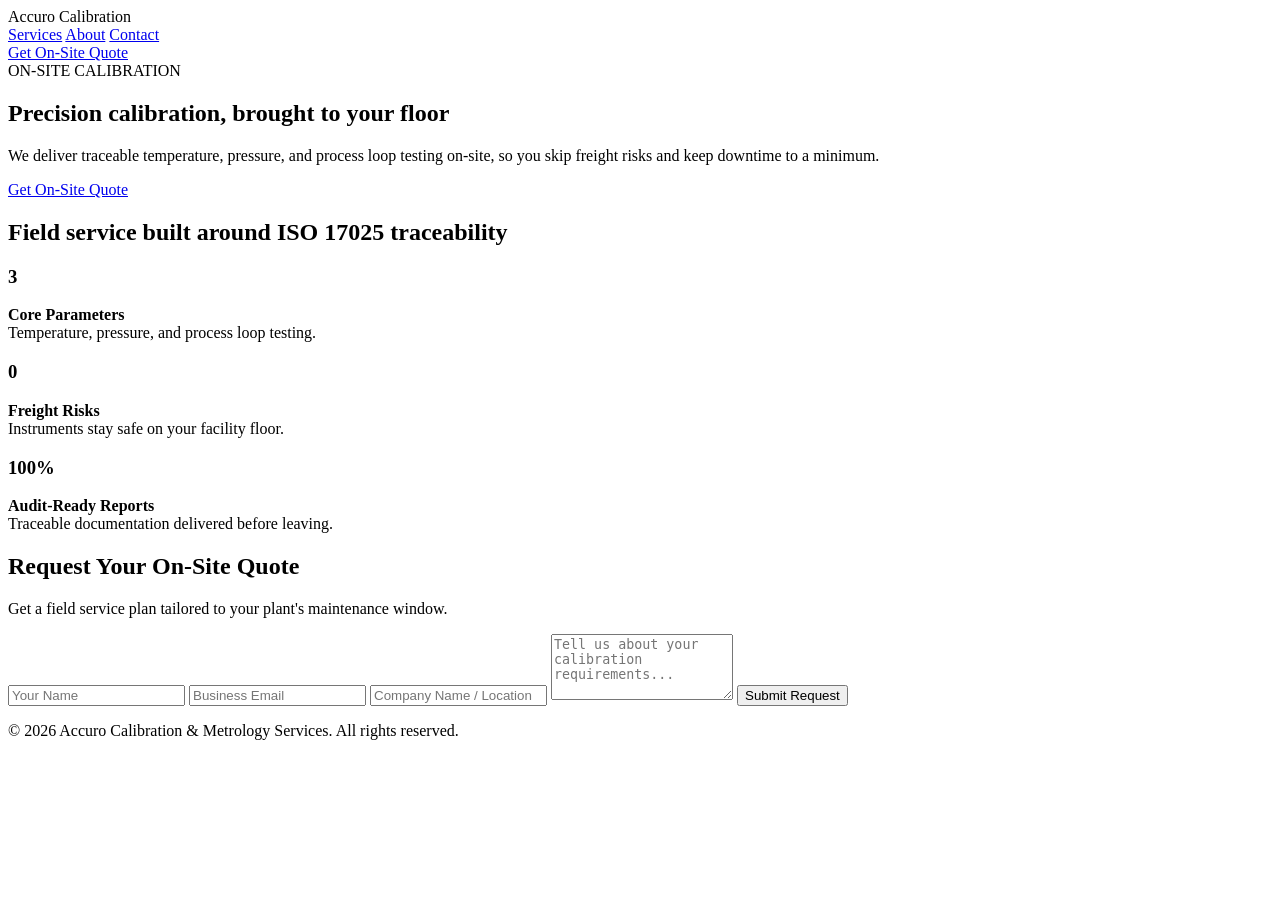
==== index.html @ f49b0708 "Rename index.html.txt to index.html" ====
<!DOCTYPE html>
<html lang="en">
<head>
  <meta charset="UTF-8">
  <meta name="viewport" content="width=device-width, initial-scale=1.0">
  <title>Accuro Calibration & Metrology Services</title>
  <link rel="stylesheet" href="style.css">
</head>
<body>

  <!-- Navigation Bar -->
  <header class="navbar">
    <div class="logo">Accuro Calibration</div>
    <nav>
      <a href="#services">Services</a>
      <a href="#about">About</a>
      <a href="#contact">Contact</a>
    </nav>
    <a href="#contact" class="btn-primary">Get On-Site Quote</a>
  </header>

  <!-- Hero Section -->
  <section class="hero">
    <div class="hero-text">
      <span class="badge">ON-SITE CALIBRATION</span>
      <h1>Precision calibration, brought to your floor</h1>
      <p>We deliver traceable temperature, pressure, and process loop testing on-site, so you skip freight risks and keep downtime to a minimum.</p>
      <a href="#contact" class="btn-primary">Get On-Site Quote</a>
    </div>
  </section>

  <!-- Key Features / Services -->
  <section id="services" class="services">
    <h2>Field service built around ISO 17025 traceability</h2>
    <div class="metrics">
      <div class="metric-card">
        <h3>3</h3>
        <p><strong>Core Parameters</strong><br>Temperature, pressure, and process loop testing.</p>
      </div>
      <div class="metric-card">
        <h3>0</h3>
        <p><strong>Freight Risks</strong><br>Instruments stay safe on your facility floor.</p>
      </div>
      <div class="metric-card">
        <h3>100%</h3>
        <p><strong>Audit-Ready Reports</strong><br>Traceable documentation delivered before leaving.</p>
      </div>
    </div>
  </section>

  <!-- Contact Section -->
  <section id="contact" class="contact">
    <h2>Request Your On-Site Quote</h2>
    <p>Get a field service plan tailored to your plant's maintenance window.</p>
    <form class="contact-form">
      <input type="text" placeholder="Your Name" required>
      <input type="email" placeholder="Business Email" required>
      <input type="text" placeholder="Company Name / Location" required>
      <textarea placeholder="Tell us about your calibration requirements..." rows="4"></textarea>
      <button type="submit" class="btn-primary">Submit Request</button>
    </form>
  </section>

  <!-- Footer -->
  <footer>
    <p>© 2026 Accuro Calibration & Metrology Services. All rights reserved.</p>
  </footer>

</body>
</html>
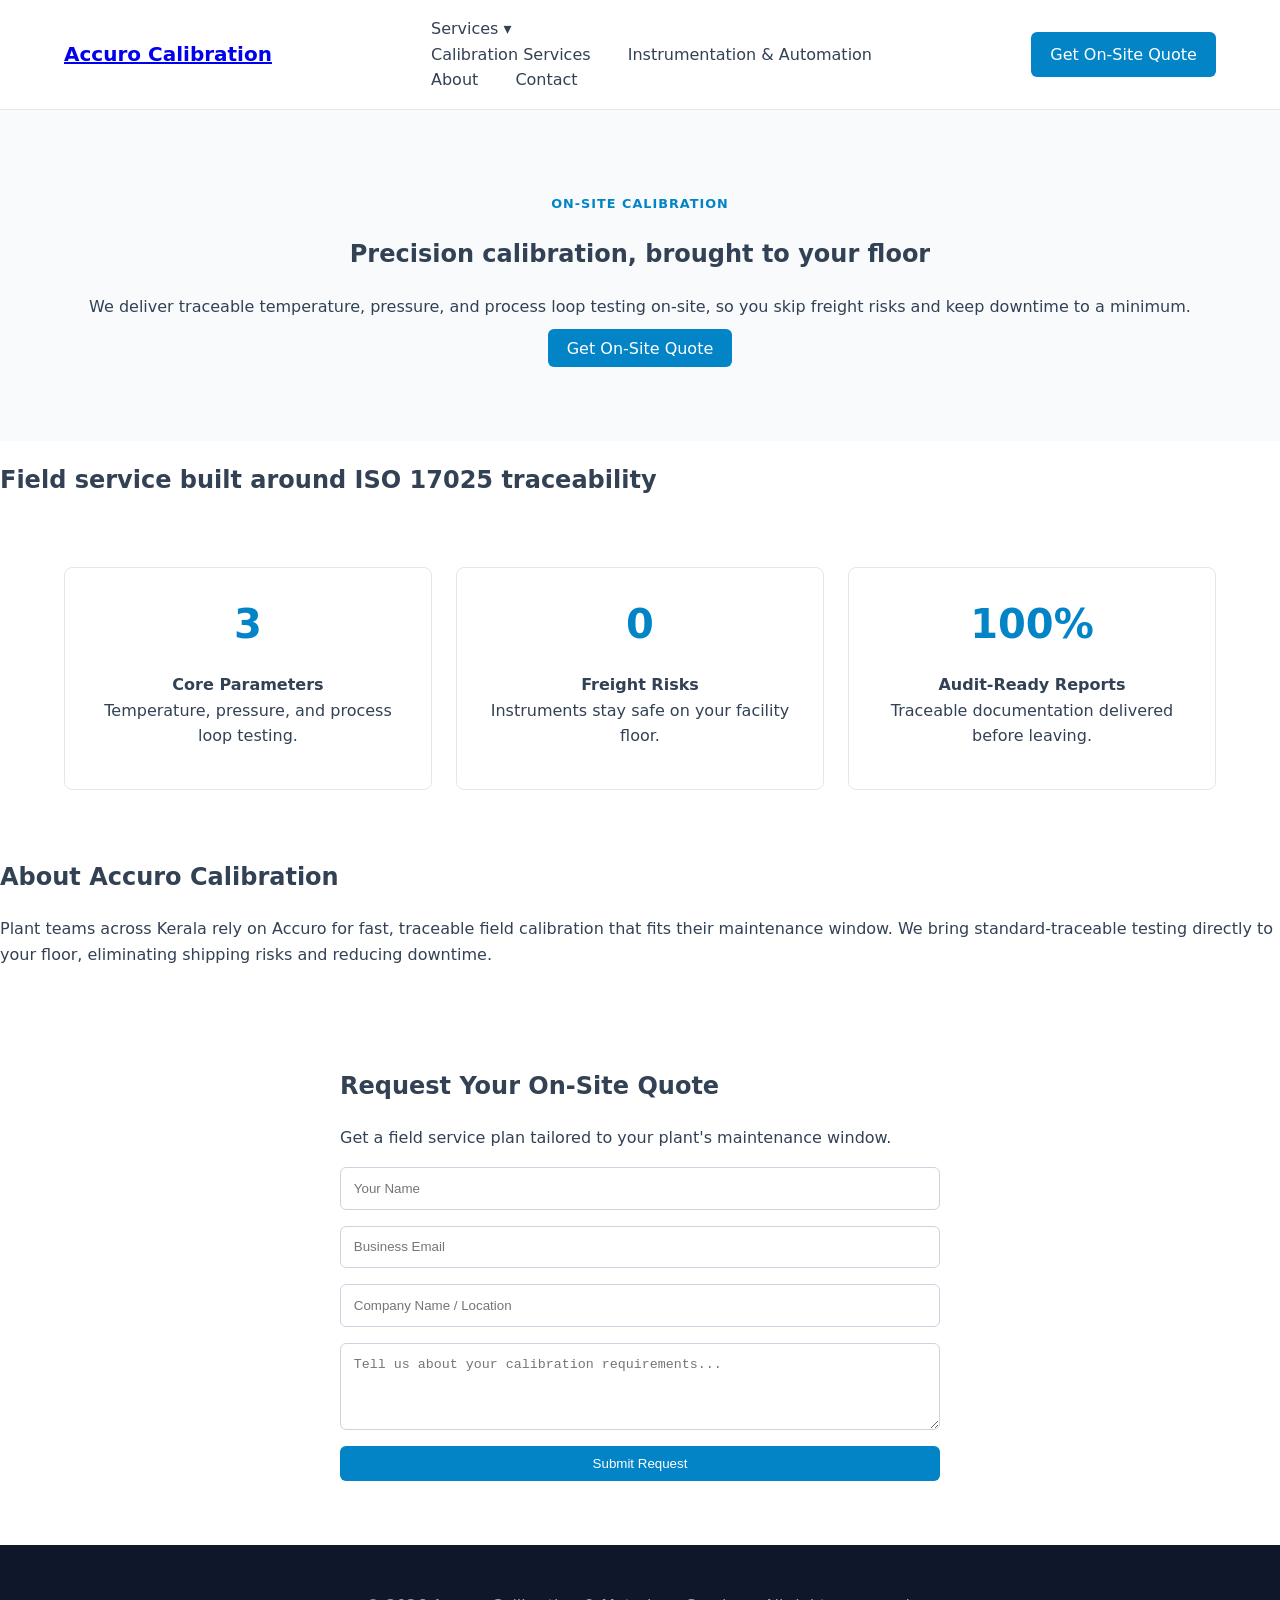
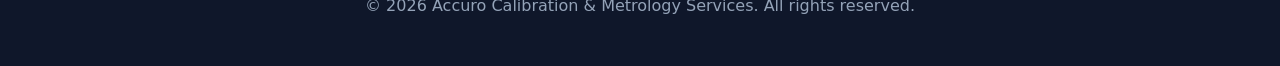
==== commit 3bb996bd: "Update index.html" ====
--- a/index.html
+++ b/index.html
@@ -10,9 +10,18 @@
 
   <!-- Navigation Bar -->
   <header class="navbar">
-    <div class="logo">Accuro Calibration</div>
+    <div class="logo">
+      <a href="index.html">Accuro Calibration</a>
+    </div>
     <nav>
-      <a href="#services">Services</a>
+      <!-- Dropdown Menu for Services -->
+      <div class="dropdown">
+        <a href="#services" class="dropbtn">Services ▾</a>
+        <div class="dropdown-content">
+          <a href="calibration.html">Calibration Services</a>
+          <a href="automation.html">Instrumentation & Automation</a>
+        </div>
+      </div>
       <a href="#about">About</a>
       <a href="#contact">Contact</a>
     </nav>
@@ -48,6 +57,12 @@
     </div>
   </section>
 
+  <!-- About Section -->
+  <section id="about" class="about">
+    <h2>About Accuro Calibration</h2>
+    <p>Plant teams across Kerala rely on Accuro for fast, traceable field calibration that fits their maintenance window. We bring standard-traceable testing directly to your floor, eliminating shipping risks and reducing downtime.</p>
+  </section>
+
   <!-- Contact Section -->
   <section id="contact" class="contact">
     <h2>Request Your On-Site Quote</h2>
--- a/style.css
+++ b/style.css
@@ -0,0 +1,104 @@
+:root {
+  --primary: #0f172a;
+  --accent: #0284c7;
+  --bg-light: #f8fafc;
+  --text: #334155;
+}
+
+body {
+  font-family: system-ui, -apple-system, sans-serif;
+  margin: 0;
+  color: var(--text);
+  line-height: 1.6;
+}
+
+.navbar {
+  display: flex;
+  justify-content: space-between;
+  align-items: center;
+  padding: 1rem 5%;
+  background: #ffffff;
+  border-bottom: 1px solid #e2e8f0;
+}
+
+.logo {
+  font-weight: 700;
+  font-size: 1.25rem;
+  color: var(--primary);
+}
+
+nav a {
+  margin: 0 1rem;
+  text-decoration: none;
+  color: var(--text);
+}
+
+.btn-primary {
+  background: var(--accent);
+  color: white;
+  padding: 0.6rem 1.2rem;
+  border-radius: 6px;
+  text-decoration: none;
+  border: none;
+  cursor: pointer;
+}
+
+.hero {
+  padding: 5rem 5%;
+  background: var(--bg-light);
+  text-align: center;
+}
+
+.badge {
+  font-size: 0.8rem;
+  font-weight: 600;
+  letter-spacing: 1px;
+  color: var(--accent);
+}
+
+.metrics {
+  display: flex;
+  justify-content: space-around;
+  padding: 3rem 5%;
+  gap: 1.5rem;
+}
+
+.metric-card {
+  background: #ffffff;
+  padding: 1.5rem;
+  border-radius: 8px;
+  border: 1px solid #e2e8f0;
+  flex: 1;
+  text-align: center;
+}
+
+.metric-card h3 {
+  font-size: 2.5rem;
+  margin: 0;
+  color: var(--accent);
+}
+
+.contact {
+  padding: 4rem 5%;
+  max-width: 600px;
+  margin: 0 auto;
+}
+
+.contact-form {
+  display: flex;
+  flex-direction: column;
+  gap: 1rem;
+}
+
+.contact-form input, .contact-form textarea {
+  padding: 0.8rem;
+  border: 1px solid #cbd5e1;
+  border-radius: 6px;
+}
+
+footer {
+  text-align: center;
+  padding: 2rem;
+  background: var(--primary);
+  color: #94a3b8;
+}
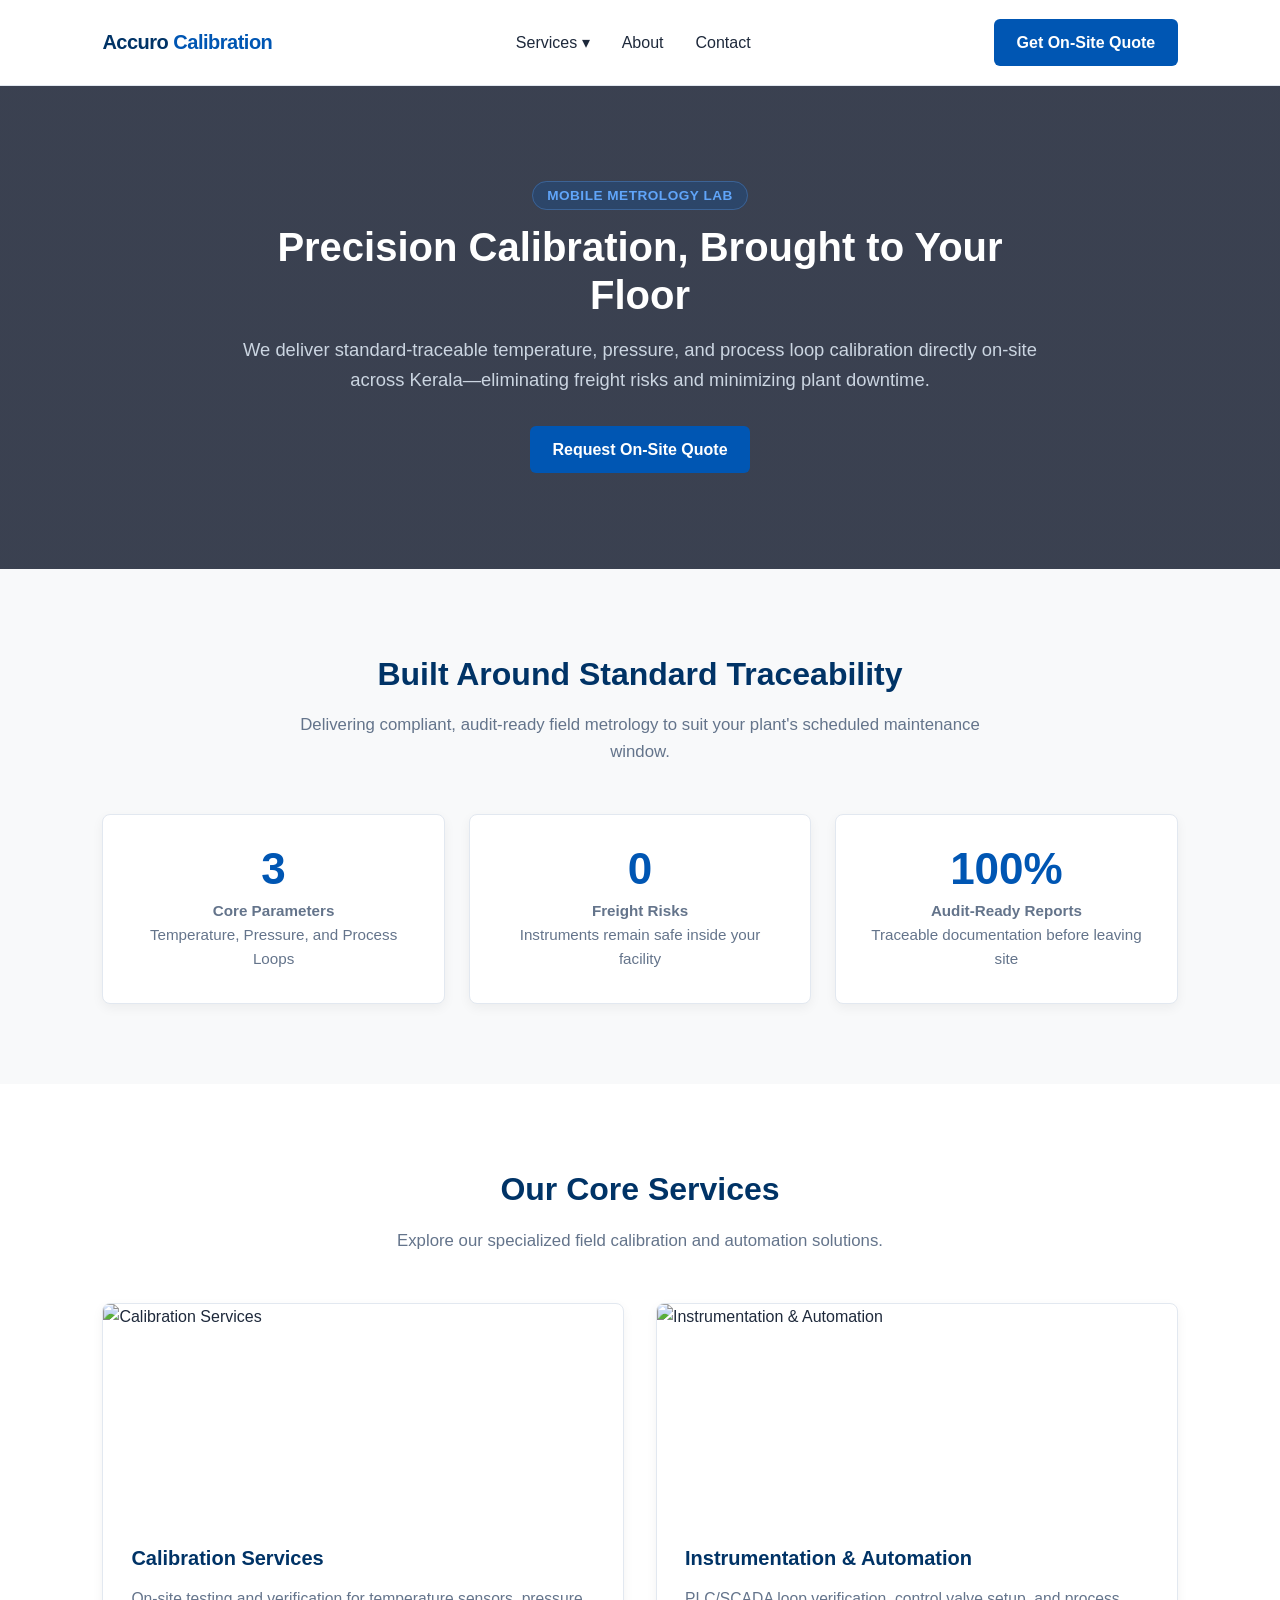
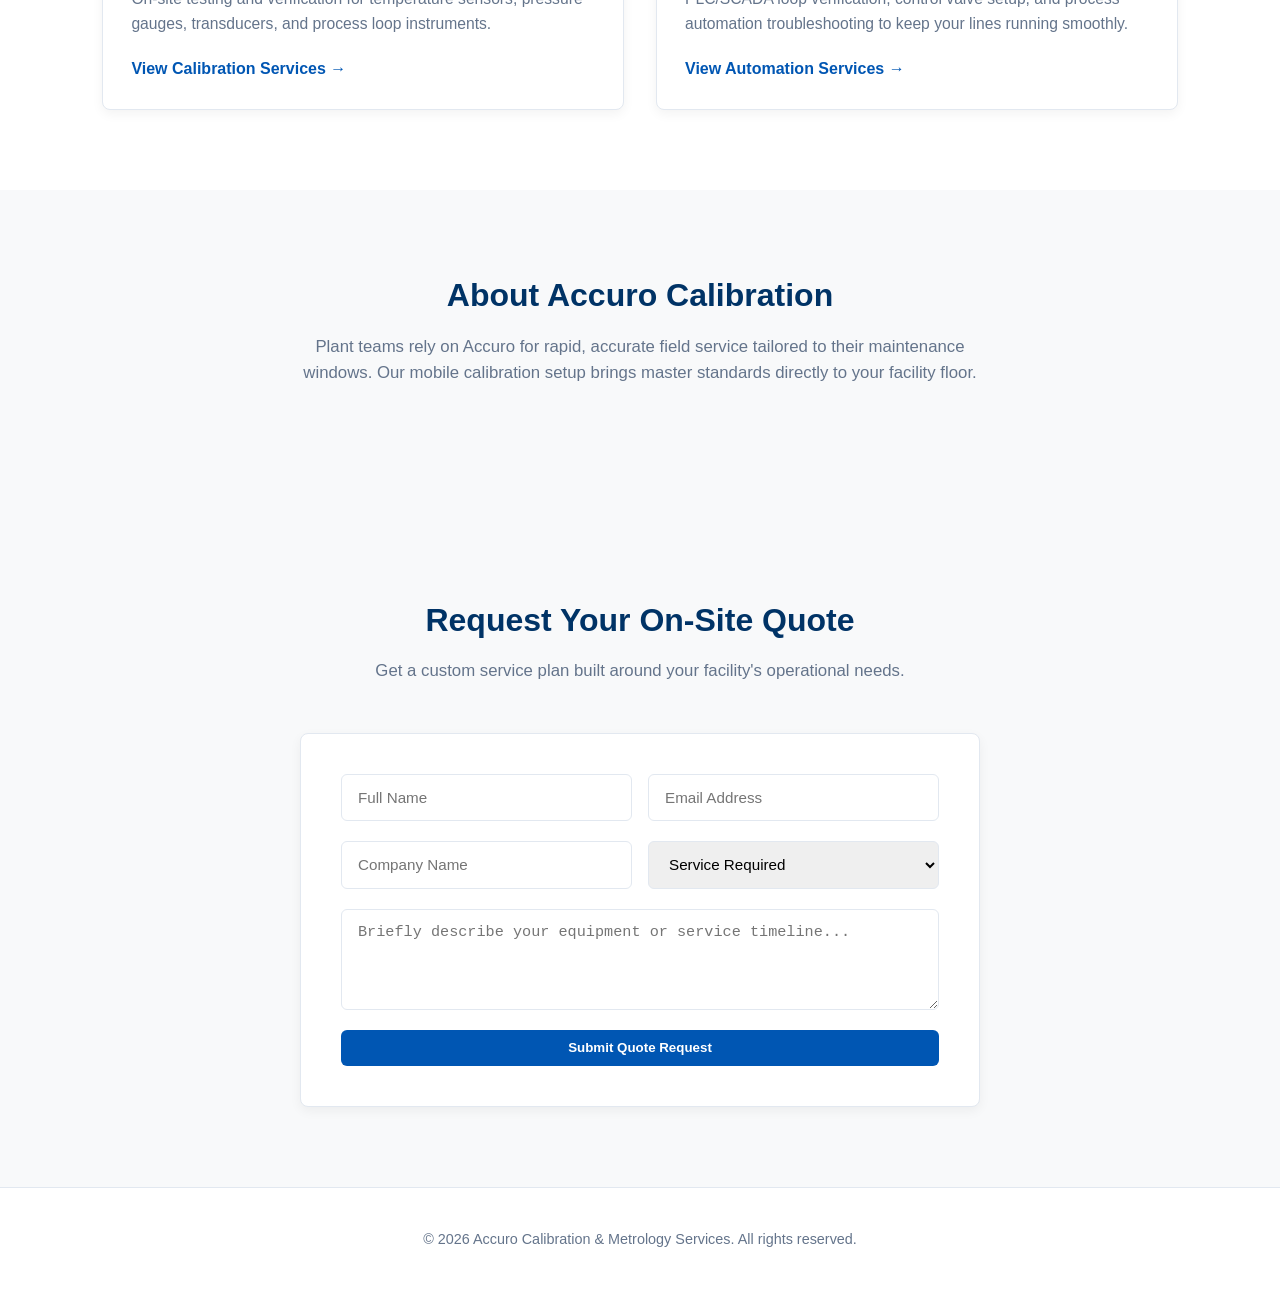
==== commit 8569bbca: "Update index.html" ====
--- a/index.html
+++ b/index.html
@@ -8,15 +8,14 @@
 </head>
 <body>
 
-  <!-- Navigation Bar -->
+  <!-- Navigation Header -->
   <header class="navbar">
     <div class="logo">
-      <a href="index.html">Accuro Calibration</a>
+      <a href="index.html">Accuro <span>Calibration</span></a>
     </div>
-    <nav>
-      <!-- Dropdown Menu for Services -->
+    <nav class="nav-links">
       <div class="dropdown">
-        <a href="#services" class="dropbtn">Services ▾</a>
+        <a href="#services">Services ▾</a>
         <div class="dropdown-content">
           <a href="calibration.html">Calibration Services</a>
           <a href="automation.html">Instrumentation & Automation</a>
@@ -29,50 +28,99 @@
   </header>
 
   <!-- Hero Section -->
-  <section class="hero">
-    <div class="hero-text">
-      <span class="badge">ON-SITE CALIBRATION</span>
-      <h1>Precision calibration, brought to your floor</h1>
-      <p>We deliver traceable temperature, pressure, and process loop testing on-site, so you skip freight risks and keep downtime to a minimum.</p>
-      <a href="#contact" class="btn-primary">Get On-Site Quote</a>
+  <section class="hero-section">
+    <div class="hero-content">
+      <span class="badge">Mobile Metrology Lab</span>
+      <h1>Precision Calibration, Brought to Your Floor</h1>
+      <p>We deliver standard-traceable temperature, pressure, and process loop calibration directly on-site across Kerala—eliminating freight risks and minimizing plant downtime.</p>
+      <a href="#contact" class="btn-primary">Request On-Site Quote</a>
     </div>
   </section>
 
-  <!-- Key Features / Services -->
-  <section id="services" class="services">
-    <h2>Field service built around ISO 17025 traceability</h2>
-    <div class="metrics">
-      <div class="metric-card">
-        <h3>3</h3>
-        <p><strong>Core Parameters</strong><br>Temperature, pressure, and process loop testing.</p>
+  <!-- Key Statistics Highlights -->
+  <section class="section bg-light">
+    <div class="section-title">
+      <h2>Built Around Standard Traceability</h2>
+      <p>Delivering compliant, audit-ready field metrology to suit your plant's scheduled maintenance window.</p>
+    </div>
+
+    <div class="stats-grid">
+      <div class="stat-box">
+        <div class="number">3</div>
+        <p><strong>Core Parameters</strong><br>Temperature, Pressure, and Process Loops</p>
       </div>
-      <div class="metric-card">
-        <h3>0</h3>
-        <p><strong>Freight Risks</strong><br>Instruments stay safe on your facility floor.</p>
+      <div class="stat-box">
+        <div class="number">0</div>
+        <p><strong>Freight Risks</strong><br>Instruments remain safe inside your facility</p>
       </div>
-      <div class="metric-card">
-        <h3>100%</h3>
-        <p><strong>Audit-Ready Reports</strong><br>Traceable documentation delivered before leaving.</p>
+      <div class="stat-box">
+        <div class="number">100%</div>
+        <p><strong>Audit-Ready Reports</strong><br>Traceable documentation before leaving site</p>
+      </div>
+    </div>
+  </section>
+
+  <!-- Featured Services Overview -->
+  <section id="services" class="section">
+    <div class="section-title">
+      <h2>Our Core Services</h2>
+      <p>Explore our specialized field calibration and automation solutions.</p>
+    </div>
+
+    <div class="card-grid">
+      <!-- Card 1 -->
+      <div class="card">
+        <img src="https://images.unsplash.com/photo-1581092160607-ee22621dd758?auto=format&fit=crop&w=600&q=80" alt="Calibration Services">
+        <div class="card-body">
+          <h3>Calibration Services</h3>
+          <p>On-site testing and verification for temperature sensors, pressure gauges, transducers, and process loop instruments.</p>
+          <a href="calibration.html" class="card-link">View Calibration Services →</a>
+        </div>
+      </div>
+
+      <!-- Card 2 -->
+      <div class="card">
+        <img src="https://images.unsplash.com/photo-1581092162384-8987c1d64718?auto=format&fit=crop&w=600&q=80" alt="Instrumentation & Automation">
+        <div class="card-body">
+          <h3>Instrumentation & Automation</h3>
+          <p>PLC/SCADA loop verification, control valve setup, and process automation troubleshooting to keep your lines running smoothly.</p>
+          <a href="automation.html" class="card-link">View Automation Services →</a>
+        </div>
       </div>
     </div>
   </section>
 
   <!-- About Section -->
-  <section id="about" class="about">
-    <h2>About Accuro Calibration</h2>
-    <p>Plant teams across Kerala rely on Accuro for fast, traceable field calibration that fits their maintenance window. We bring standard-traceable testing directly to your floor, eliminating shipping risks and reducing downtime.</p>
+  <section id="about" class="section bg-light">
+    <div class="section-title">
+      <h2>About Accuro Calibration</h2>
+      <p>Plant teams rely on Accuro for rapid, accurate field service tailored to their maintenance windows. Our mobile calibration setup brings master standards directly to your facility floor.</p>
+    </div>
   </section>
 
-  <!-- Contact Section -->
-  <section id="contact" class="contact">
-    <h2>Request Your On-Site Quote</h2>
-    <p>Get a field service plan tailored to your plant's maintenance window.</p>
-    <form class="contact-form">
-      <input type="text" placeholder="Your Name" required>
-      <input type="email" placeholder="Business Email" required>
-      <input type="text" placeholder="Company Name / Location" required>
-      <textarea placeholder="Tell us about your calibration requirements..." rows="4"></textarea>
-      <button type="submit" class="btn-primary">Submit Request</button>
+  <!-- Contact / Quote Request Form -->
+  <section id="contact" class="section quote-section">
+    <div class="section-title">
+      <h2>Request Your On-Site Quote</h2>
+      <p>Get a custom service plan built around your facility's operational needs.</p>
+    </div>
+
+    <form class="quote-form">
+      <div class="form-group">
+        <input type="text" placeholder="Full Name" required>
+        <input type="email" placeholder="Email Address" required>
+      </div>
+      <div class="form-group">
+        <input type="text" placeholder="Company Name" required>
+        <select required>
+          <option value="">Service Required</option>
+          <option value="calibration">Field Calibration Services</option>
+          <option value="automation">Instrumentation & Automation</option>
+          <option value="both">Combined Service Package</option>
+        </select>
+      </div>
+      <textarea rows="4" placeholder="Briefly describe your equipment or service timeline..."></textarea>
+      <button type="submit" class="btn-primary">Submit Quote Request</button>
     </form>
   </section>
 
--- a/style.css
+++ b/style.css
@@ -1,104 +1,427 @@
+/* --- Global Variables & Reset --- */
 :root {
-  --primary: #0f172a;
-  --accent: #0284c7;
-  --bg-light: #f8fafc;
-  --text: #334155;
+  --primary: #0056b3;
+  --primary-dark: #003366;
+  --accent: #008080;
+  --bg-light: #f8f9fa;
+  --bg-dark: #0f172a;
+  --text-dark: #1e293b;
+  --text-muted: #64748b;
+  --border-color: #e2e8f0;
+  --card-shadow: 0 4px 12px rgba(0, 0, 0, 0.05);
+}
+
+* {
+  box-sizing: border-box;
+  margin: 0;
+  padding: 0;
 }
 
 body {
-  font-family: system-ui, -apple-system, sans-serif;
-  margin: 0;
-  color: var(--text);
+  font-family: -apple-system, BlinkMacSystemFont, "Segoe UI", Roboto, Helvetica, Arial, sans-serif;
+  color: var(--text-dark);
   line-height: 1.6;
-}
-
+  background-color: #ffffff;
+}
+
+a {
+  text-decoration: none;
+  color: inherit;
+}
+
+/* --- Header & Navigation --- */
 .navbar {
   display: flex;
   justify-content: space-between;
   align-items: center;
-  padding: 1rem 5%;
+  padding: 1.2rem 8%;
   background: #ffffff;
-  border-bottom: 1px solid #e2e8f0;
-}
-
-.logo {
-  font-weight: 700;
+  border-bottom: 1px solid var(--border-color);
+  position: sticky;
+  top: 0;
+  z-index: 1000;
+}
+
+.logo a {
   font-size: 1.25rem;
-  color: var(--primary);
-}
-
-nav a {
-  margin: 0 1rem;
-  text-decoration: none;
-  color: var(--text);
-}
-
+  font-weight: 800;
+  color: var(--primary-dark);
+  letter-spacing: -0.5px;
+}
+
+.logo span {
+  color: var(--primary);
+}
+
+.nav-links {
+  display: flex;
+  align-items: center;
+  gap: 2rem;
+}
+
+.nav-links a {
+  font-weight: 500;
+  color: var(--text-dark);
+  transition: color 0.2s;
+}
+
+.nav-links a:hover,
+.nav-links a.active {
+  color: var(--primary);
+}
+
+/* Dropdown Menu */
+.dropdown {
+  position: relative;
+  display: inline-block;
+}
+
+.dropdown-content {
+  display: none;
+  position: absolute;
+  top: 100%;
+  left: 0;
+  background-color: #ffffff;
+  min-width: 220px;
+  box-shadow: 0 8px 16px rgba(0,0,0,0.1);
+  border-radius: 6px;
+  border: 1px solid var(--border-color);
+  overflow: hidden;
+  z-index: 100;
+}
+
+.dropdown-content a {
+  color: var(--text-dark);
+  padding: 12px 16px;
+  display: block;
+  font-size: 0.95rem;
+}
+
+.dropdown-content a:hover {
+  background-color: var(--bg-light);
+  color: var(--primary);
+}
+
+.dropdown:hover .dropdown-content {
+  display: block;
+}
+
+/* Buttons */
 .btn-primary {
-  background: var(--accent);
-  color: white;
-  padding: 0.6rem 1.2rem;
+  background-color: var(--primary);
+  color: #ffffff !important;
+  padding: 0.65rem 1.4rem;
   border-radius: 6px;
-  text-decoration: none;
+  font-weight: 600;
+  display: inline-block;
+  transition: background 0.2s ease;
   border: none;
   cursor: pointer;
 }
 
-.hero {
-  padding: 5rem 5%;
-  background: var(--bg-light);
+.btn-primary:hover {
+  background-color: var(--primary-dark);
+}
+
+.btn-secondary {
+  background-color: transparent;
+  color: var(--primary-dark);
+  border: 2px solid var(--primary-dark);
+  padding: 0.6rem 1.3rem;
+  border-radius: 6px;
+  font-weight: 600;
+  display: inline-block;
+  transition: all 0.2s ease;
+}
+
+.btn-secondary:hover {
+  background-color: var(--primary-dark);
+  color: #ffffff;
+}
+
+/* --- Hero Banner --- */
+.hero-section {
+  background: linear-gradient(rgba(15, 23, 42, 0.82), rgba(15, 23, 42, 0.82)), 
+              url('https://images.unsplash.com/photo-1581092335397-9583fe92d232?auto=format&fit=crop&w=1600&q=80') center/cover;
+  color: #ffffff;
+  padding: 6rem 8%;
   text-align: center;
 }
 
+.hero-content {
+  max-width: 820px;
+  margin: 0 auto;
+}
+
+.hero-content h1 {
+  font-size: 2.5rem;
+  font-weight: 800;
+  line-height: 1.2;
+  margin: 1rem 0;
+}
+
+.hero-content p {
+  font-size: 1.15rem;
+  color: #cbd5e1;
+  margin-bottom: 2rem;
+}
+
 .badge {
-  font-size: 0.8rem;
+  background: rgba(0, 86, 179, 0.25);
+  color: #60a5fa;
+  border: 1px solid rgba(96, 165, 250, 0.3);
+  padding: 6px 14px;
+  font-size: 0.85rem;
+  font-weight: 700;
+  border-radius: 20px;
+  letter-spacing: 0.5px;
+  text-transform: uppercase;
+}
+
+/* --- Section Containers --- */
+.section {
+  padding: 5rem 8%;
+}
+
+.section-title {
+  text-align: center;
+  max-width: 700px;
+  margin: 0 auto 3rem auto;
+}
+
+.section-title h2 {
+  font-size: 2rem;
+  color: var(--primary-dark);
+  margin-bottom: 0.75rem;
+}
+
+.section-title p {
+  color: var(--text-muted);
+  font-size: 1.05rem;
+}
+
+.bg-light {
+  background-color: var(--bg-light);
+}
+
+.bg-dark {
+  background-color: var(--bg-dark);
+  color: #ffffff;
+}
+
+.bg-dark h2 {
+  color: #ffffff;
+}
+
+/* --- Card Grids --- */
+.card-grid {
+  display: grid;
+  grid-template-columns: repeat(auto-fit, minmax(300px, 1fr));
+  gap: 2rem;
+}
+
+.card {
+  border: 1px solid var(--border-color);
+  border-radius: 8px;
+  overflow: hidden;
+  background: #ffffff;
+  box-shadow: var(--card-shadow);
+  display: flex;
+  flex-direction: column;
+}
+
+.card img {
+  width: 100%;
+  height: 210px;
+  object-fit: cover;
+}
+
+.card-body {
+  padding: 1.75rem;
+  flex-grow: 1;
+  display: flex;
+  flex-direction: column;
+}
+
+.card-body h3 {
+  font-size: 1.25rem;
+  color: var(--primary-dark);
+  margin-bottom: 0.75rem;
+}
+
+.card-body p {
+  color: var(--text-muted);
+  font-size: 0.98rem;
+  margin-bottom: 1.25rem;
+}
+
+.card-link {
   font-weight: 600;
-  letter-spacing: 1px;
-  color: var(--accent);
-}
-
-.metrics {
-  display: flex;
-  justify-content: space-around;
-  padding: 3rem 5%;
+  color: var(--primary);
+  margin-top: auto;
+}
+
+.card-link:hover {
+  text-decoration: underline;
+}
+
+/* --- Stats / Feature Highlights Grid --- */
+.stats-grid, .features-grid {
+  display: grid;
+  grid-template-columns: repeat(auto-fit, minmax(240px, 1fr));
   gap: 1.5rem;
 }
 
-.metric-card {
+.stat-box, .feature-box {
   background: #ffffff;
-  padding: 1.5rem;
+  padding: 2rem;
   border-radius: 8px;
-  border: 1px solid #e2e8f0;
-  flex: 1;
+  border: 1px solid var(--border-color);
+  box-shadow: var(--card-shadow);
+}
+
+.stat-box {
   text-align: center;
 }
 
-.metric-card h3 {
-  font-size: 2.5rem;
-  margin: 0;
-  color: var(--accent);
-}
-
-.contact {
-  padding: 4rem 5%;
-  max-width: 600px;
+.stat-box .number {
+  font-size: 2.75rem;
+  font-weight: 800;
+  color: var(--primary);
+  line-height: 1;
+  margin-bottom: 0.5rem;
+}
+
+.stat-box p {
+  color: var(--text-muted);
+  font-size: 0.95rem;
+}
+
+.feature-box {
+  border-left: 4px solid var(--primary);
+}
+
+.feature-box h3 {
+  font-size: 1.15rem;
+  color: var(--primary-dark);
+  margin-bottom: 0.5rem;
+}
+
+.feature-box p {
+  color: var(--text-muted);
+  font-size: 0.95rem;
+}
+
+/* --- List Grid --- */
+.list-grid {
+  display: grid;
+  grid-template-columns: repeat(auto-fit, minmax(280px, 1fr));
+  gap: 2rem;
+  max-width: 900px;
   margin: 0 auto;
 }
 
-.contact-form {
+.list-grid ul {
+  list-style: none;
+}
+
+.list-grid li {
+  position: relative;
+  padding-left: 1.75rem;
+  margin-bottom: 0.85rem;
+  font-size: 1.05rem;
+}
+
+.list-grid li::before {
+  content: "✓";
+  position: absolute;
+  left: 0;
+  color: var(--primary);
+  font-weight: bold;
+}
+
+.benefits-list {
+  list-style: none;
+  max-width: 800px;
+  margin: 0 auto;
+}
+
+.benefits-list li {
+  margin-bottom: 1.25rem;
+  font-size: 1.05rem;
+  color: #cbd5e1;
+}
+
+.benefits-list strong {
+  color: #ffffff;
+}
+
+/* --- Quote Form Section --- */
+.quote-section {
+  background-color: var(--bg-light);
+}
+
+.quote-form {
+  max-width: 680px;
+  margin: 0 auto;
+  background: #ffffff;
+  padding: 2.5rem;
+  border-radius: 8px;
+  box-shadow: var(--card-shadow);
+  border: 1px solid var(--border-color);
   display: flex;
   flex-direction: column;
+  gap: 1.25rem;
+}
+
+.form-group {
+  display: flex;
   gap: 1rem;
 }
 
-.contact-form input, .contact-form textarea {
-  padding: 0.8rem;
-  border: 1px solid #cbd5e1;
+.form-group input, 
+.form-group select, 
+.quote-form textarea {
+  width: 100%;
+  padding: 0.85rem 1rem;
+  border: 1px solid var(--border-color);
   border-radius: 6px;
-}
-
+  font-size: 0.95rem;
+  outline: none;
+  transition: border-color 0.2s;
+}
+
+.form-group input:focus, 
+.form-group select:focus, 
+.quote-form textarea:focus {
+  border-color: var(--primary);
+}
+
+/* --- Footer --- */
 footer {
   text-align: center;
-  padding: 2rem;
-  background: var(--primary);
-  color: #94a3b8;
-}
+  padding: 2.5rem 8%;
+  background: #ffffff;
+  border-top: 1px solid var(--border-color);
+  color: var(--text-muted);
+  font-size: 0.9rem;
+}
+
+/* Responsive Handling */
+@media (max-width: 768px) {
+  .navbar {
+    flex-direction: column;
+    gap: 1rem;
+  }
+  .nav-links {
+    flex-wrap: wrap;
+    justify-content: center;
+    gap: 1rem;
+  }
+  .form-group {
+    flex-direction: column;
+  }
+  .hero-content h1 {
+    font-size: 1.85rem;
+  }
+}
